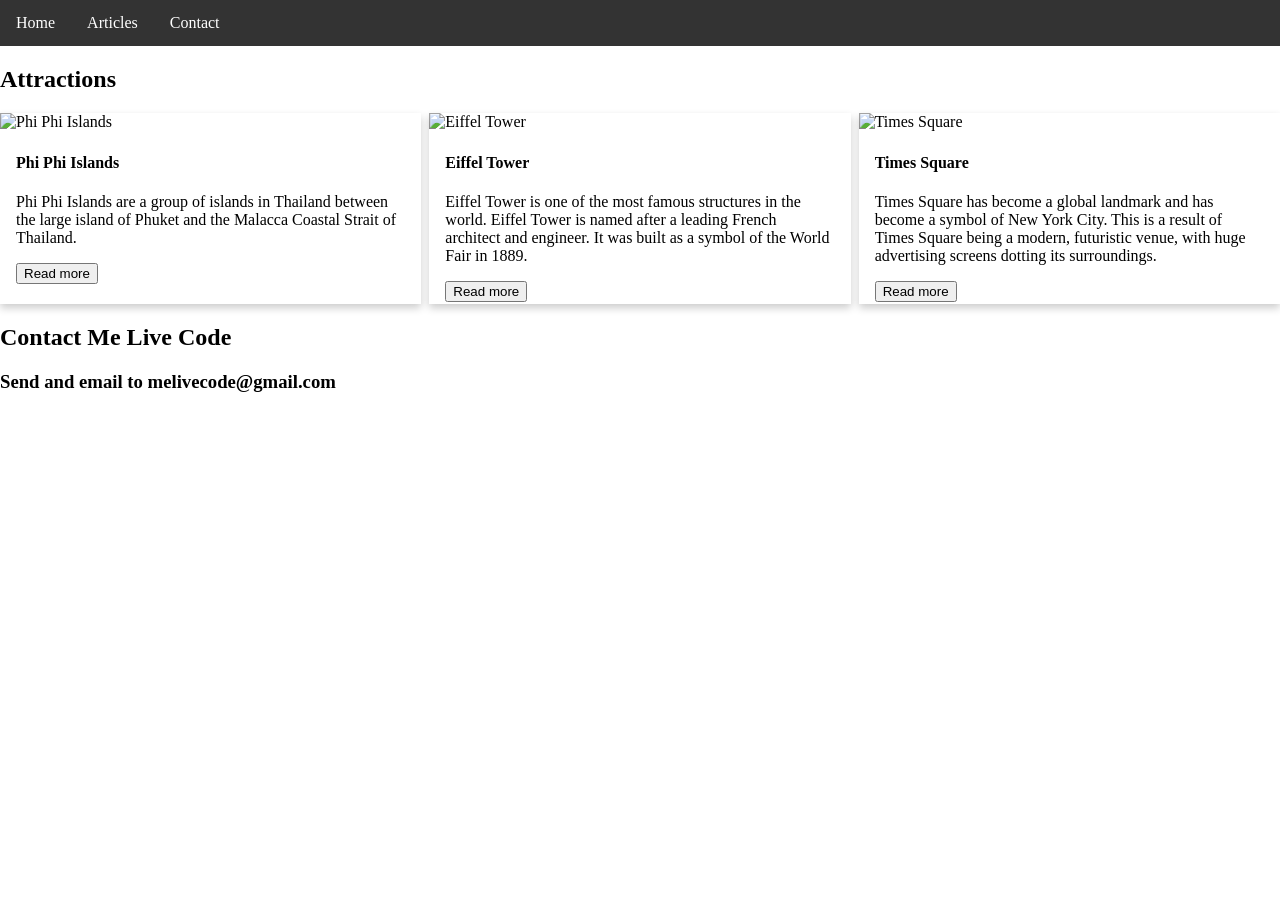
==== index.html @ 6227ba5e "Update index.html" ====
<!DOCTYPE html>
<html lang="en">

<head>
  <meta charset="UTF-8">
  <meta http-equiv="X-UA-Compatible" content="IE=edge">
  <meta name="viewport" content="width=device-width, initial-scale=1.0">
  <title>Me Live Code</title>
  <link rel="stylesheet" href="style.css" >
</head>

<body>
  <header>
    <nav>
      <ul>
        <li><a href="./index.html">Home</a></li>
        <li><a href="./articles.html">Articles</a></li>
        <li><a href="./contact.html">Contact</a></li>
      </ul>
    </nav>
  </header>
  <main>
    <section>
      <h2>Attractions</h2>
      <div class="grid-container">
        <article class="card">
          <img src="https://www.melivecode.com/attractions/1.jpg" alt="Phi Phi Islands" style="width:100%">
          <div class="container">
            <h4><b>Phi Phi Islands</b></h4>
            <p>Phi Phi Islands are a group of islands in Thailand between the large island of Phuket and the Malacca
              Coastal Strait of Thailand.</p>
            <button aria-label="Press to read more about Phi Phi Islands">Read more</button>
          </div>
        </article>
        <article class="card">
          <img src="https://www.melivecode.com/attractions/2.jpg" alt="Eiffel Tower" style="width:100%">
          <div class="container">
            <h4><b>Eiffel Tower</b></h4>
            <p>Eiffel Tower is one of the most famous structures in the world. Eiffel Tower is named after a leading
              French architect and engineer. It was built as a symbol of the World Fair in 1889.</p>
            <button aria-label="Press to read more about Phi Phi Islands">Read more</button>
          </div>
        </article>
        <article class="card">
          <img src="https://www.melivecode.com/attractions/3.jpg" alt="Times Square" style="width:100%">
          <div class="container">
            <h4><b>Times Square</b></h4>
            <p>Times Square has become a global landmark and has become a symbol of New York City. This is a result of
              Times Square being a modern, futuristic venue, with huge advertising screens dotting its surroundings.</p>
            <button aria-label="Press to read more about Phi Phi Islands">Read more</button>
          </div>
        </article>
      </div>
    </section>
    <section>
      <h2>Contact Me Live Code</h2>
      <h3>Send and email to melivecode@gmail.com</h3>
    </section>
  </main>
</body>

</html>
---- style.css ----
body {
    margin: 0;
  }
  
  nav>ul {
    list-style-type: none;
    margin: 0;
    padding: 0;
    overflow: hidden;
    background-color: #333;
  }
  
  nav>ul>li {
    float: left;
  }
  
  nav>ul>li>a {
    display: block;
    color: white;
    text-align: center;
    padding: 14px 16px;
    text-decoration: none;
  }
  
  nav>ul>li a:hover {
    background-color: #111;
  }
  
  .card {
    /* Add shadows to create the "card" effect */
    box-shadow: 0 4px 8px 0 rgba(0, 0, 0, 0.2);
    transition: 0.3s;
  }
  
  /* On mouse-over, add a deeper shadow */
  .card:hover {
    box-shadow: 0 8px 16px 0 rgba(0, 0, 0, 0.2);
  }
  
  /* Add some padding inside the card container */
  .container {
    padding: 2px 16px;
  }
  
  .grid-container {
    display: grid;
    grid-column-gap: 0.5rem;
    grid-row-gap: 0.5rem;
  }
  
  @media (min-width: 576px) {
    .grid-container {
      grid-template-columns: repeat(1, 1fr);
    }
  }
  
  @media (min-width: 992px) {
    .grid-container {
      grid-template-columns: repeat(3, 1fr);
    }
  }
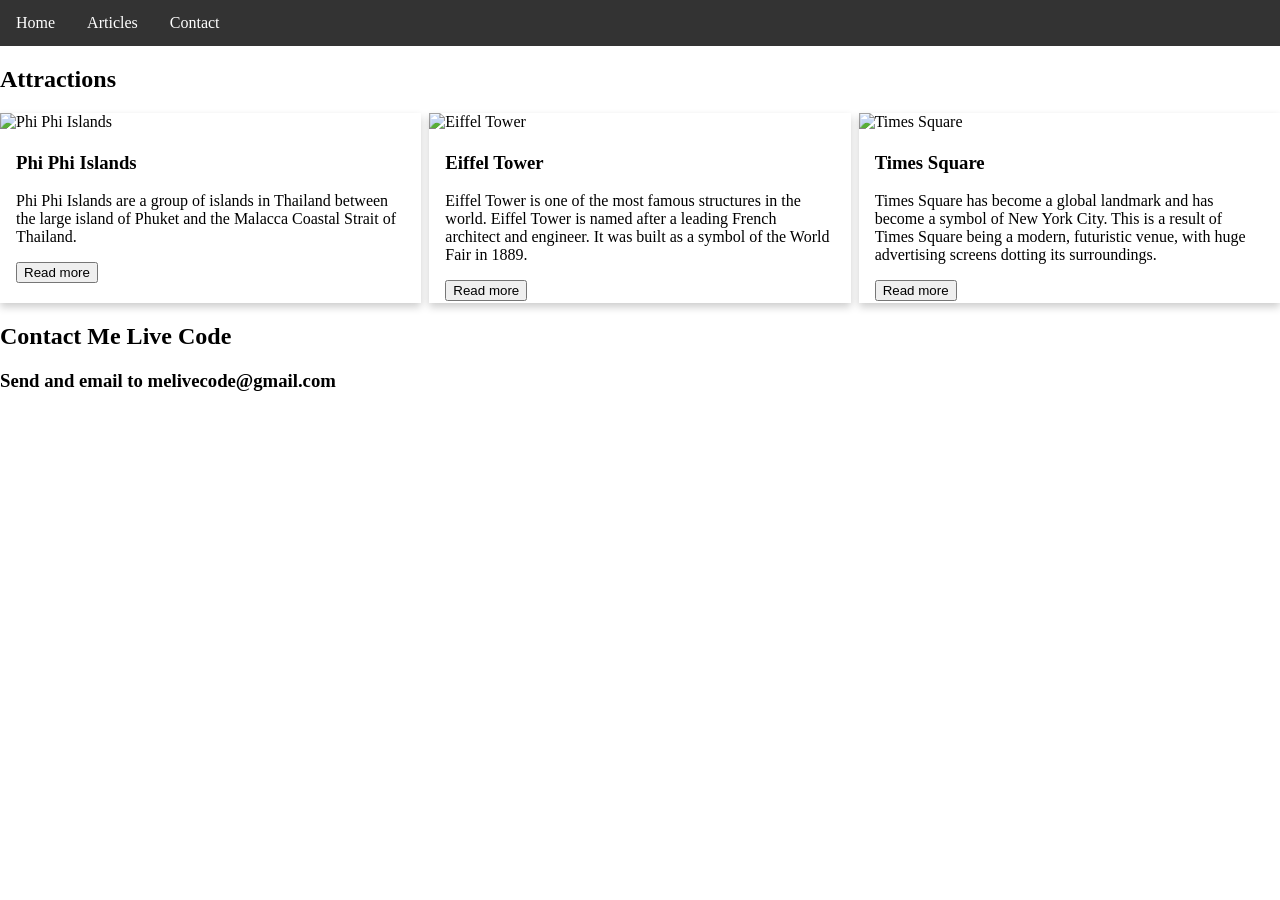
==== commit e2e1711c: "h4-h3" ====
--- a/index.html
+++ b/index.html
@@ -26,7 +26,7 @@
         <article class="card">
           <img src="https://www.melivecode.com/attractions/1.jpg" alt="Phi Phi Islands" style="width:100%">
           <div class="container">
-            <h4><b>Phi Phi Islands</b></h4>
+            <h3><strong>Phi Phi Islands</strong></h3>
             <p>Phi Phi Islands are a group of islands in Thailand between the large island of Phuket and the Malacca
               Coastal Strait of Thailand.</p>
             <button aria-label="Press to read more about Phi Phi Islands">Read more</button>
@@ -35,7 +35,7 @@
         <article class="card">
           <img src="https://www.melivecode.com/attractions/2.jpg" alt="Eiffel Tower" style="width:100%">
           <div class="container">
-            <h4><b>Eiffel Tower</b></h4>
+            <h3><strong>Eiffel Tower</strong></h3>
             <p>Eiffel Tower is one of the most famous structures in the world. Eiffel Tower is named after a leading
               French architect and engineer. It was built as a symbol of the World Fair in 1889.</p>
             <button aria-label="Press to read more about Phi Phi Islands">Read more</button>
@@ -44,7 +44,7 @@
         <article class="card">
           <img src="https://www.melivecode.com/attractions/3.jpg" alt="Times Square" style="width:100%">
           <div class="container">
-            <h4><b>Times Square</b></h4>
+            <h3><strong>Times Square</strong></h3>
             <p>Times Square has become a global landmark and has become a symbol of New York City. This is a result of
               Times Square being a modern, futuristic venue, with huge advertising screens dotting its surroundings.</p>
             <button aria-label="Press to read more about Phi Phi Islands">Read more</button>
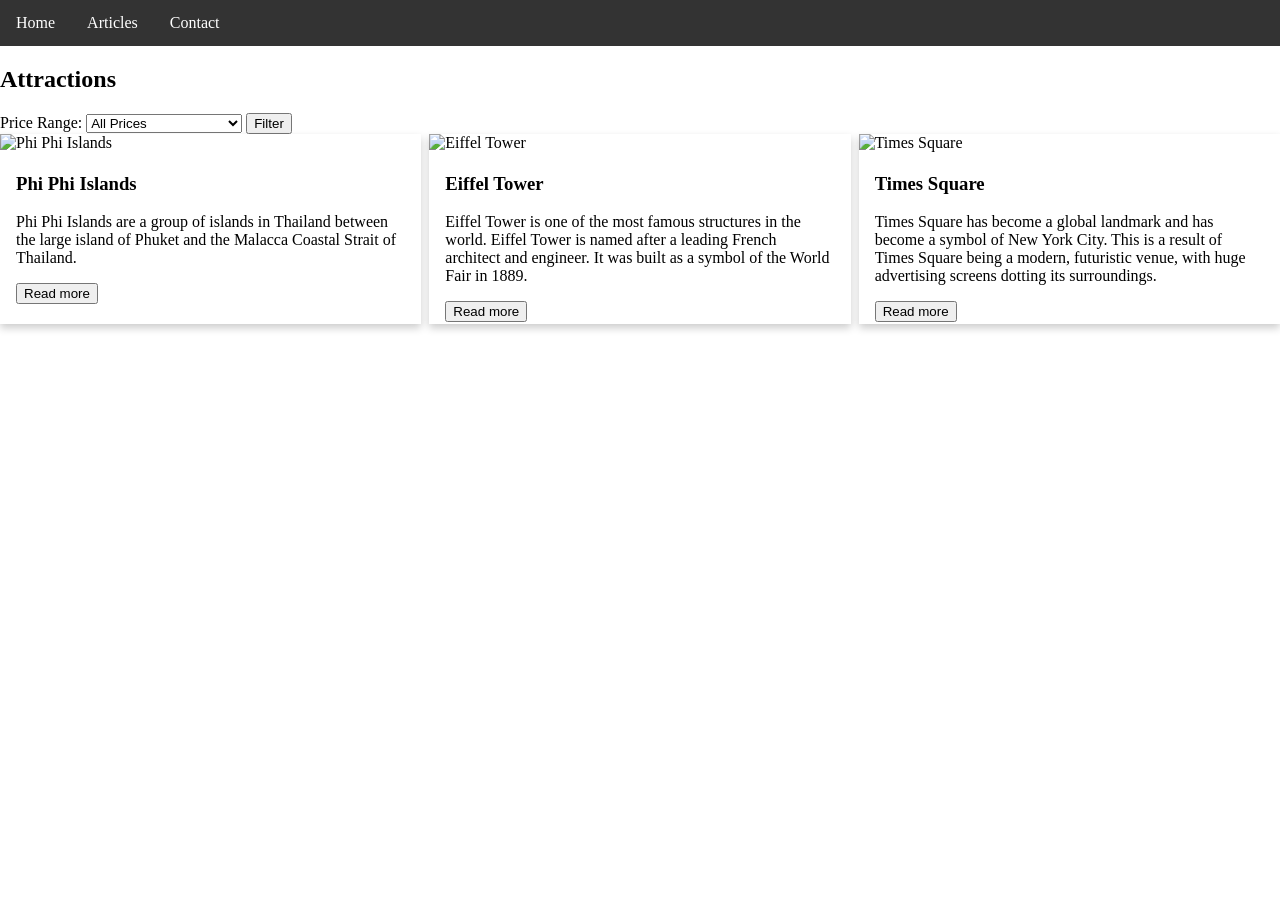
==== commit 3799c014: "chatg1" ====
--- a/index.html
+++ b/index.html
@@ -1,14 +1,12 @@
 <!DOCTYPE html>
 <html lang="en">
-
 <head>
   <meta charset="UTF-8">
   <meta http-equiv="X-UA-Compatible" content="IE=edge">
   <meta name="viewport" content="width=device-width, initial-scale=1.0">
   <title>Me Live Code</title>
-  <link rel="stylesheet" href="style.css" >
+  <link rel="stylesheet" href="style.css">
 </head>
-
 <body>
   <header>
     <nav>
@@ -22,41 +20,39 @@
   <main>
     <section>
       <h2>Attractions</h2>
+      <form>
+        <label for="price">Price Range:</label>
+        <select id="price" name="price">
+          <option value="all">All Prices</option>
+          <option value="low">Low (Less than $50)</option>
+          <option value="medium">Medium ($50-$100)</option>
+          <option value="high">High (More than $100)</option>
+        </select>
+        <button type="submit" aria-label="Press to filter attractions">Filter</button>
+      </form>
       <div class="grid-container">
-        <article class="card">
+        <article class="card" data-price="medium">
           <img src="https://www.melivecode.com/attractions/1.jpg" alt="Phi Phi Islands" style="width:100%">
           <div class="container">
             <h3><strong>Phi Phi Islands</strong></h3>
-            <p>Phi Phi Islands are a group of islands in Thailand between the large island of Phuket and the Malacca
-              Coastal Strait of Thailand.</p>
+            <p>Phi Phi Islands are a group of islands in Thailand between the large island of Phuket and the Malacca Coastal Strait of Thailand.</p>
             <button aria-label="Press to read more about Phi Phi Islands">Read more</button>
           </div>
         </article>
-        <article class="card">
+        <article class="card" data-price="high">
           <img src="https://www.melivecode.com/attractions/2.jpg" alt="Eiffel Tower" style="width:100%">
           <div class="container">
             <h3><strong>Eiffel Tower</strong></h3>
-            <p>Eiffel Tower is one of the most famous structures in the world. Eiffel Tower is named after a leading
-              French architect and engineer. It was built as a symbol of the World Fair in 1889.</p>
+            <p>Eiffel Tower is one of the most famous structures in the world. Eiffel Tower is named after a leading French architect and engineer. It was built as a symbol of the World Fair in 1889.</p>
             <button aria-label="Press to read more about Phi Phi Islands">Read more</button>
           </div>
         </article>
-        <article class="card">
+        <article class="card" data-price="low">
           <img src="https://www.melivecode.com/attractions/3.jpg" alt="Times Square" style="width:100%">
           <div class="container">
             <h3><strong>Times Square</strong></h3>
-            <p>Times Square has become a global landmark and has become a symbol of New York City. This is a result of
-              Times Square being a modern, futuristic venue, with huge advertising screens dotting its surroundings.</p>
+            <p>Times Square has become a global landmark and has become a symbol of New York City. This is a result of Times Square being a modern, futuristic venue, with huge advertising screens dotting its surroundings.</p>
             <button aria-label="Press to read more about Phi Phi Islands">Read more</button>
           </div>
         </article>
-      </div>
-    </section>
-    <section>
-      <h2>Contact Me Live Code</h2>
-      <h3>Send and email to melivecode@gmail.com</h3>
-    </section>
-  </main>
-</body>
-
-</html>
+      </div>
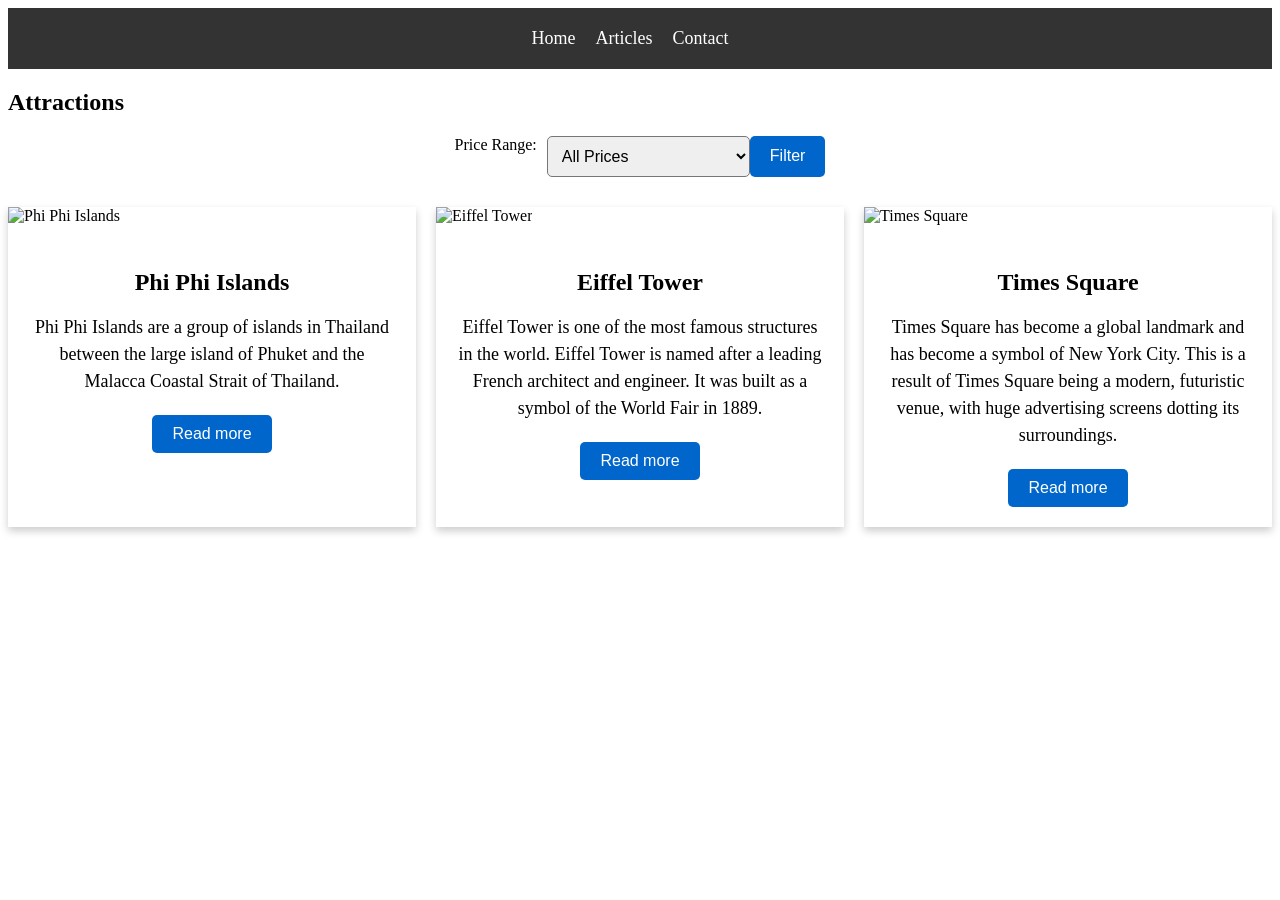
==== commit 88ec404a: "Upgrade static website: fix HTML, add JS filter, fix aria-labels, add missing pages Co-authored-by: " ====
--- a/index.html
+++ b/index.html
@@ -2,7 +2,6 @@
 <html lang="en">
 <head>
   <meta charset="UTF-8">
-  <meta http-equiv="X-UA-Compatible" content="IE=edge">
   <meta name="viewport" content="width=device-width, initial-scale=1.0">
   <title>Me Live Code</title>
   <link rel="stylesheet" href="style.css">
@@ -44,7 +43,7 @@
           <div class="container">
             <h3><strong>Eiffel Tower</strong></h3>
             <p>Eiffel Tower is one of the most famous structures in the world. Eiffel Tower is named after a leading French architect and engineer. It was built as a symbol of the World Fair in 1889.</p>
-            <button aria-label="Press to read more about Phi Phi Islands">Read more</button>
+            <button aria-label="Press to read more about Eiffel Tower">Read more</button>
           </div>
         </article>
         <article class="card" data-price="low">
@@ -52,7 +51,28 @@
           <div class="container">
             <h3><strong>Times Square</strong></h3>
             <p>Times Square has become a global landmark and has become a symbol of New York City. This is a result of Times Square being a modern, futuristic venue, with huge advertising screens dotting its surroundings.</p>
-            <button aria-label="Press to read more about Phi Phi Islands">Read more</button>
+            <button aria-label="Press to read more about Times Square">Read more</button>
           </div>
         </article>
-      </div>+      </div>
+    </section>
+  </main>
+  <script>
+    const form = document.querySelector('form');
+    const cards = document.querySelectorAll('.card');
+
+    form.addEventListener('submit', function (event) {
+      event.preventDefault();
+      const selectedPrice = document.getElementById('price').value;
+
+      cards.forEach(function (card) {
+        if (selectedPrice === 'all' || card.dataset.price === selectedPrice) {
+          card.style.display = '';
+        } else {
+          card.style.display = 'none';
+        }
+      });
+    });
+  </script>
+</body>
+</html>
--- a/style.css
+++ b/style.css
@@ -1,61 +1,133 @@
-body {
-    margin: 0;
-  }
-  
-  nav>ul {
-    list-style-type: none;
-    margin: 0;
-    padding: 0;
-    overflow: hidden;
-    background-color: #333;
-  }
-  
-  nav>ul>li {
-    float: left;
-  }
-  
-  nav>ul>li>a {
-    display: block;
-    color: white;
-    text-align: center;
-    padding: 14px 16px;
-    text-decoration: none;
-  }
-  
-  nav>ul>li a:hover {
-    background-color: #111;
-  }
-  
-  .card {
-    /* Add shadows to create the "card" effect */
-    box-shadow: 0 4px 8px 0 rgba(0, 0, 0, 0.2);
-    transition: 0.3s;
-  }
-  
-  /* On mouse-over, add a deeper shadow */
-  .card:hover {
-    box-shadow: 0 8px 16px 0 rgba(0, 0, 0, 0.2);
-  }
-  
-  /* Add some padding inside the card container */
-  .container {
-    padding: 2px 16px;
-  }
-  
-  .grid-container {
-    display: grid;
-    grid-column-gap: 0.5rem;
-    grid-row-gap: 0.5rem;
-  }
-  
-  @media (min-width: 576px) {
-    .grid-container {
-      grid-template-columns: repeat(1, 1fr);
-    }
-  }
-  
-  @media (min-width: 992px) {
-    .grid-container {
-      grid-template-columns: repeat(3, 1fr);
-    }
-  }+/* Style for grid container */
+.grid-container {
+  display: grid;
+  grid-template-columns: repeat(auto-fit, minmax(300px, 1fr));
+  gap: 20px;
+  margin-top: 30px;
+}
+
+/* Style for card */
+.card {
+  background-color: #fff;
+  box-shadow: 0 4px 8px 0 rgba(0, 0, 0, 0.2);
+  transition: transform 0.2s ease-in-out;
+  cursor: pointer;
+}
+
+.card:hover {
+  transform: scale(1.05);
+}
+
+.card img {
+  object-fit: cover;
+  height: 200px;
+}
+
+.card .container {
+  padding: 20px;
+  text-align: center;
+}
+
+.card h3 {
+  font-size: 24px;
+  margin-bottom: 10px;
+}
+
+.card p {
+  font-size: 18px;
+  line-height: 1.5;
+  margin-bottom: 20px;
+}
+
+.card button {
+  background-color: #0066cc;
+  color: #fff;
+  border: none;
+  border-radius: 5px;
+  padding: 10px 20px;
+  font-size: 16px;
+  cursor: pointer;
+}
+
+.card button:hover {
+  background-color: #004080;
+}
+
+/* Style for form */
+form {
+  display: flex;
+  justify-content: center;
+  margin-bottom: 30px;
+}
+
+form label {
+  margin-right: 10px;
+}
+
+form select {
+  font-size: 16px;
+  padding: 10px;
+  border-radius: 5px;
+}
+
+form button {
+  background-color: #0066cc;
+  color: #fff;
+  border: none;
+  border-radius: 5px;
+  padding: 10px 20px;
+  font-size: 16px;
+  cursor: pointer;
+}
+
+form button:hover {
+  background-color: #004080;
+}
+
+form input,
+form textarea {
+  display: block;
+  width: 100%;
+  font-size: 16px;
+  padding: 10px;
+  border: 1px solid #ccc;
+  border-radius: 5px;
+  margin-bottom: 15px;
+  box-sizing: border-box;
+}
+
+form label {
+  display: block;
+  margin-bottom: 5px;
+  font-size: 16px;
+}
+
+/* Style for header */
+header {
+  background-color: #333;
+  color: #fff;
+  padding: 20px;
+}
+
+header nav ul {
+  display: flex;
+  justify-content: center;
+  list-style: none;
+  margin: 0;
+  padding: 0;
+}
+
+header nav ul li {
+  margin-right: 20px;
+}
+
+header nav ul li a {
+  color: #fff;
+  text-decoration: none;
+  font-size: 18px;
+  transition: color 0.2s ease-in-out;
+}
+
+header nav ul li a:hover {
+  color: #0066cc;
+}
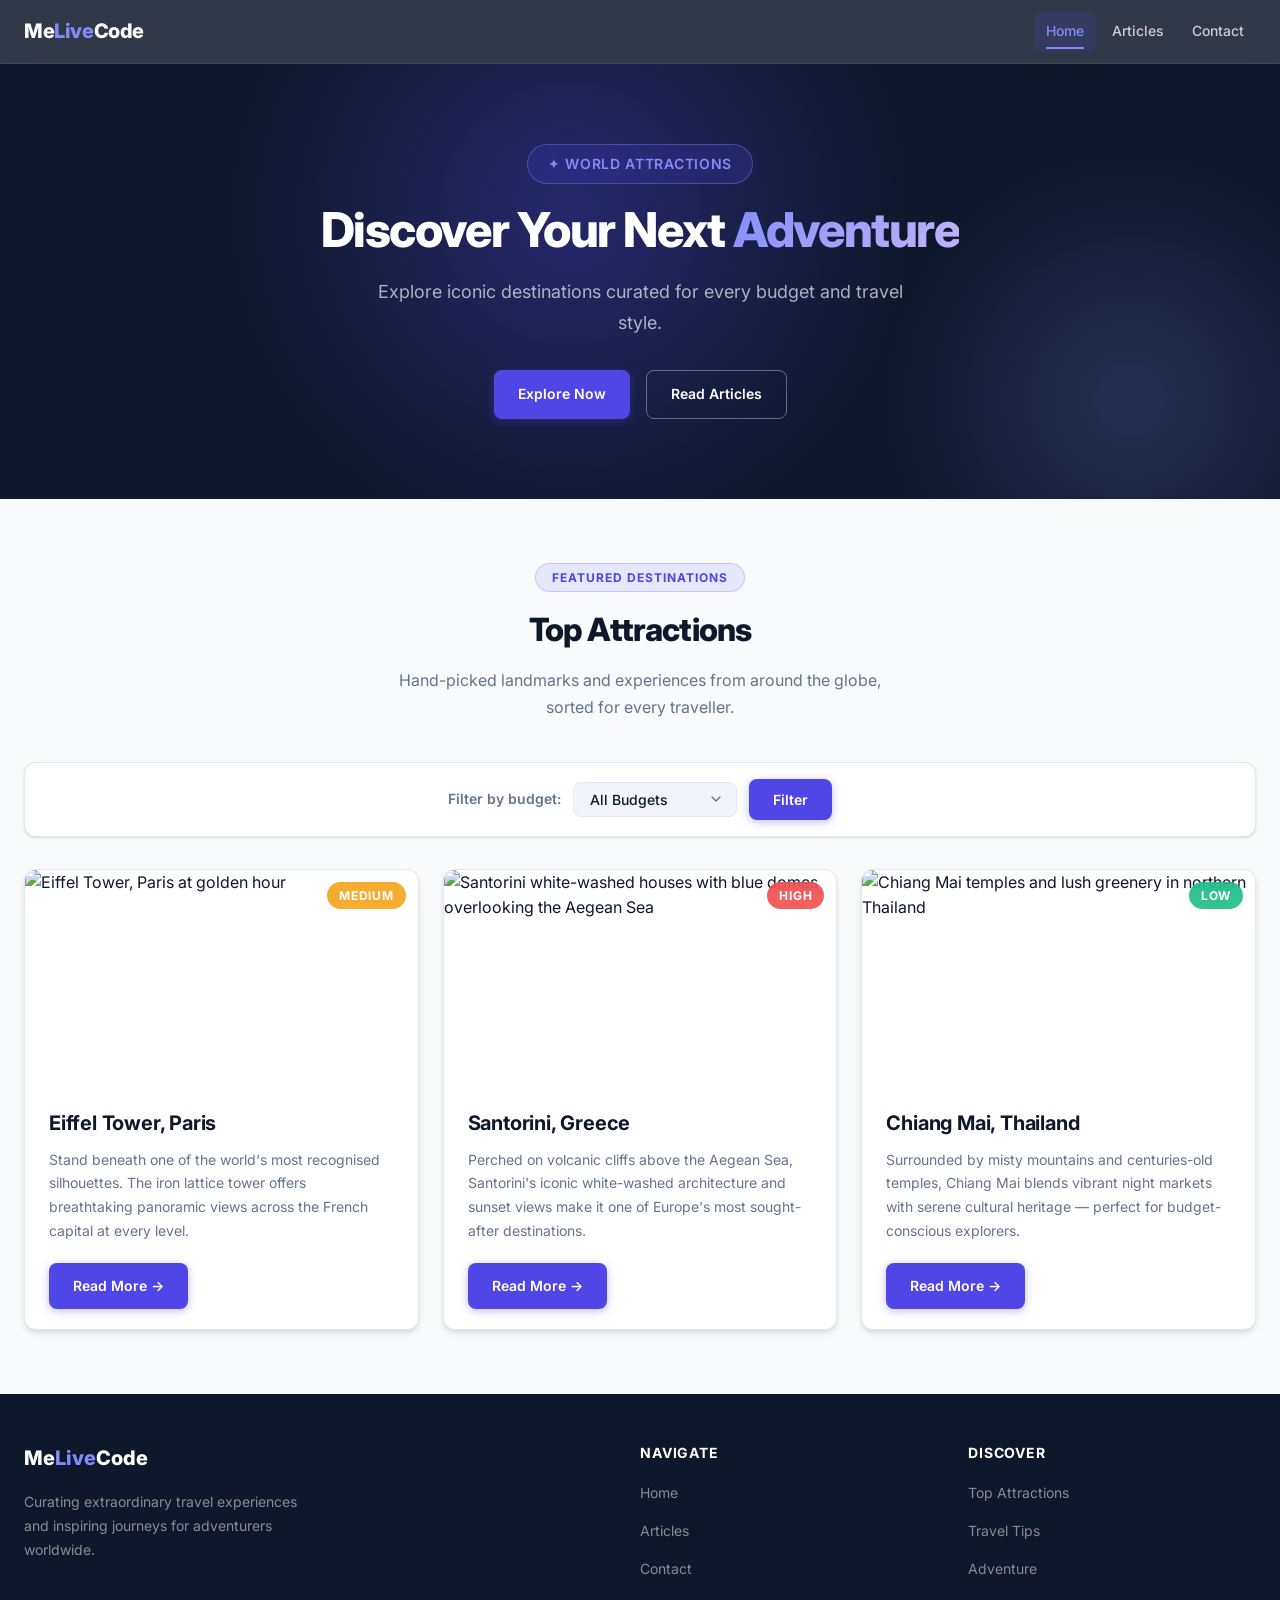
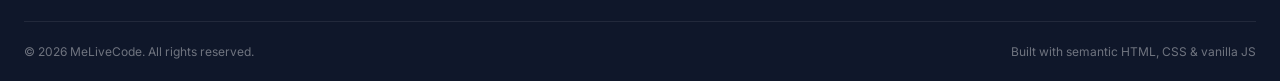
==== commit 0929206b: "Rewrite all 4 files to SOTA quality - style.css: Full design token system (CSS custom properties), d" ====
--- a/index.html
+++ b/index.html
@@ -1,78 +1,281 @@
 <!DOCTYPE html>
 <html lang="en">
 <head>
-  <meta charset="UTF-8">
-  <meta name="viewport" content="width=device-width, initial-scale=1.0">
-  <title>Me Live Code</title>
-  <link rel="stylesheet" href="style.css">
+  <meta charset="UTF-8" />
+  <meta name="viewport" content="width=device-width, initial-scale=1.0" />
+  <meta name="description" content="Explore iconic world attractions curated for every budget and travel style. Discover your next adventure with Me Live Code." />
+  <meta property="og:title" content="Me Live Code – Explore Attractions" />
+  <meta property="og:description" content="Explore iconic world attractions curated for every budget and travel style." />
+  <meta property="og:type" content="website" />
+  <title>Me Live Code – Explore Attractions</title>
+  <link rel="preconnect" href="https://fonts.googleapis.com" />
+  <link rel="preconnect" href="https://fonts.gstatic.com" crossorigin />
+  <link href="https://fonts.googleapis.com/css2?family=Inter:wght@400;500;600;700;800&display=swap" rel="stylesheet" />
+  <link rel="stylesheet" href="style.css" />
 </head>
 <body>
-  <header>
-    <nav>
-      <ul>
-        <li><a href="./index.html">Home</a></li>
-        <li><a href="./articles.html">Articles</a></li>
-        <li><a href="./contact.html">Contact</a></li>
-      </ul>
-    </nav>
+  <a href="#main-content" class="skip-link">Skip to main content</a>
+
+  <!-- ===== HEADER ===== -->
+  <header class="site-header">
+    <div class="container">
+      <a href="./index.html" class="site-logo">Me<span>Live</span>Code</a>
+      <button class="nav-toggle" id="nav-toggle" aria-expanded="false" aria-controls="site-nav" aria-label="Toggle navigation">
+        <span></span>
+        <span></span>
+        <span></span>
+      </button>
+      <nav class="site-nav" id="site-nav" aria-label="Main navigation">
+        <ul class="nav-list">
+          <li><a href="./index.html" aria-current="page">Home</a></li>
+          <li><a href="./articles.html">Articles</a></li>
+          <li><a href="./contact.html">Contact</a></li>
+        </ul>
+      </nav>
+    </div>
   </header>
-  <main>
-    <section>
-      <h2>Attractions</h2>
-      <form>
-        <label for="price">Price Range:</label>
-        <select id="price" name="price">
-          <option value="all">All Prices</option>
-          <option value="low">Low (Less than $50)</option>
-          <option value="medium">Medium ($50-$100)</option>
-          <option value="high">High (More than $100)</option>
-        </select>
-        <button type="submit" aria-label="Press to filter attractions">Filter</button>
-      </form>
-      <div class="grid-container">
-        <article class="card" data-price="medium">
-          <img src="https://www.melivecode.com/attractions/1.jpg" alt="Phi Phi Islands" style="width:100%">
-          <div class="container">
-            <h3><strong>Phi Phi Islands</strong></h3>
-            <p>Phi Phi Islands are a group of islands in Thailand between the large island of Phuket and the Malacca Coastal Strait of Thailand.</p>
-            <button aria-label="Press to read more about Phi Phi Islands">Read more</button>
+
+  <!-- ===== HERO ===== -->
+  <section class="hero" aria-labelledby="hero-title">
+    <div class="container">
+      <p class="hero-eyebrow">✦ World Attractions</p>
+      <h1 class="hero-title" id="hero-title">Discover Your Next <em>Adventure</em></h1>
+      <p class="hero-subtitle">Explore iconic destinations curated for every budget and travel style.</p>
+      <div class="hero-actions">
+        <a href="#attractions" class="btn btn-primary">Explore Now</a>
+        <a href="./articles.html" class="btn btn-outline">Read Articles</a>
+      </div>
+    </div>
+  </section>
+
+  <!-- ===== MAIN ===== -->
+  <main id="main-content">
+    <section class="section" id="attractions" aria-labelledby="attractions-title">
+      <div class="container">
+
+        <header class="section-header">
+          <p class="section-eyebrow">Featured Destinations</p>
+          <h2 class="section-title" id="attractions-title">Top Attractions</h2>
+          <p class="section-subtitle">Hand-picked landmarks and experiences from around the globe, sorted for every traveller.</p>
+        </header>
+
+        <form class="filter-bar" id="filter-form" role="search" aria-label="Filter attractions by price">
+          <label for="price-filter">Filter by budget:</label>
+          <select id="price-filter" name="price" aria-label="Select price range">
+            <option value="all">All Budgets</option>
+            <option value="low">Low Budget</option>
+            <option value="medium">Medium Budget</option>
+            <option value="high">High Budget</option>
+          </select>
+          <button type="submit" class="btn btn-primary">Filter</button>
+        </form>
+
+        <div class="grid" id="cards-grid" aria-live="polite" aria-label="Attraction cards">
+
+          <!-- Card 1 -->
+          <article class="card" data-price="medium">
+            <div class="card-image-wrap">
+              <img
+                src="https://images.unsplash.com/photo-1513635269975-59663e0ac1ad?w=600&h=400&fit=crop"
+                alt="Eiffel Tower, Paris at golden hour"
+                width="600" height="400" loading="lazy" />
+              <span class="card-badge badge-medium">Medium</span>
+            </div>
+            <div class="card-body">
+              <h3 class="card-title">Eiffel Tower, Paris</h3>
+              <p class="card-text">Stand beneath one of the world's most recognised silhouettes. The iron lattice tower offers breathtaking panoramic views across the French capital at every level.</p>
+              <a href="./articles.html" class="btn btn-primary">Read More →</a>
+            </div>
+          </article>
+
+          <!-- Card 2 -->
+          <article class="card" data-price="high">
+            <div class="card-image-wrap">
+              <img
+                src="https://images.unsplash.com/photo-1505761671935-60b3a7427bad?w=600&h=400&fit=crop"
+                alt="Santorini white-washed houses with blue domes overlooking the Aegean Sea"
+                width="600" height="400" loading="lazy" />
+              <span class="card-badge badge-high">High</span>
+            </div>
+            <div class="card-body">
+              <h3 class="card-title">Santorini, Greece</h3>
+              <p class="card-text">Perched on volcanic cliffs above the Aegean Sea, Santorini's iconic white-washed architecture and sunset views make it one of Europe's most sought-after destinations.</p>
+              <a href="./articles.html" class="btn btn-primary">Read More →</a>
+            </div>
+          </article>
+
+          <!-- Card 3 -->
+          <article class="card" data-price="low">
+            <div class="card-image-wrap">
+              <img
+                src="https://images.unsplash.com/photo-1520250497591-112f2f40a3f4?w=600&h=400&fit=crop"
+                alt="Chiang Mai temples and lush greenery in northern Thailand"
+                width="600" height="400" loading="lazy" />
+              <span class="card-badge badge-low">Low</span>
+            </div>
+            <div class="card-body">
+              <h3 class="card-title">Chiang Mai, Thailand</h3>
+              <p class="card-text">Surrounded by misty mountains and centuries-old temples, Chiang Mai blends vibrant night markets with serene cultural heritage — perfect for budget-conscious explorers.</p>
+              <a href="./articles.html" class="btn btn-primary">Read More →</a>
+            </div>
+          </article>
+
+          <!-- No results -->
+          <div class="no-results" id="no-results" role="status">
+            <svg width="56" height="56" viewBox="0 0 24 24" fill="none"
+                 stroke="currentColor" stroke-width="1.5" stroke-linecap="round" stroke-linejoin="round"
+                 aria-hidden="true">
+              <circle cx="11" cy="11" r="8"/><line x1="21" y1="21" x2="16.65" y2="16.65"/>
+              <line x1="8" y1="11" x2="14" y2="11"/>
+            </svg>
+            <p>No attractions match your filter. Try a different budget.</p>
           </div>
-        </article>
-        <article class="card" data-price="high">
-          <img src="https://www.melivecode.com/attractions/2.jpg" alt="Eiffel Tower" style="width:100%">
-          <div class="container">
-            <h3><strong>Eiffel Tower</strong></h3>
-            <p>Eiffel Tower is one of the most famous structures in the world. Eiffel Tower is named after a leading French architect and engineer. It was built as a symbol of the World Fair in 1889.</p>
-            <button aria-label="Press to read more about Eiffel Tower">Read more</button>
-          </div>
-        </article>
-        <article class="card" data-price="low">
-          <img src="https://www.melivecode.com/attractions/3.jpg" alt="Times Square" style="width:100%">
-          <div class="container">
-            <h3><strong>Times Square</strong></h3>
-            <p>Times Square has become a global landmark and has become a symbol of New York City. This is a result of Times Square being a modern, futuristic venue, with huge advertising screens dotting its surroundings.</p>
-            <button aria-label="Press to read more about Times Square">Read more</button>
-          </div>
-        </article>
+
+        </div>
       </div>
     </section>
   </main>
+
+  <!-- ===== FOOTER ===== -->
+  <footer class="site-footer" aria-label="Site footer">
+    <div class="container">
+      <div class="footer-top">
+        <div class="footer-brand">
+          <a href="./index.html" class="footer-logo">Me<span>Live</span>Code</a>
+          <p class="footer-desc">Curating extraordinary travel experiences and inspiring journeys for adventurers worldwide.</p>
+        </div>
+        <div class="footer-col">
+          <h4>Navigate</h4>
+          <ul>
+            <li><a href="./index.html">Home</a></li>
+            <li><a href="./articles.html">Articles</a></li>
+            <li><a href="./contact.html">Contact</a></li>
+          </ul>
+        </div>
+        <div class="footer-col">
+          <h4>Discover</h4>
+          <ul>
+            <li><a href="#attractions">Top Attractions</a></li>
+            <li><a href="./articles.html">Travel Tips</a></li>
+            <li><a href="./articles.html">Adventure</a></li>
+          </ul>
+        </div>
+      </div>
+      <div class="footer-bottom">
+        <p>&copy; 2026 MeLiveCode. All rights reserved.</p>
+        <p>Built with semantic HTML, CSS &amp; vanilla JS</p>
+      </div>
+    </div>
+  </footer>
+
+  <!-- Scroll to top -->
+  <button class="scroll-top" id="scroll-top" aria-label="Scroll to top">
+    <svg width="20" height="20" viewBox="0 0 24 24" fill="none"
+         stroke="currentColor" stroke-width="2.5" stroke-linecap="round" stroke-linejoin="round"
+         aria-hidden="true">
+      <polyline points="18 15 12 9 6 15"/>
+    </svg>
+  </button>
+
+  <!-- Toast container -->
+  <div class="toast-container" id="toast-container" aria-live="assertive" aria-atomic="true"></div>
+
   <script>
-    const form = document.querySelector('form');
-    const cards = document.querySelectorAll('.card');
-
-    form.addEventListener('submit', function (event) {
-      event.preventDefault();
-      const selectedPrice = document.getElementById('price').value;
+  /* ===== HAMBURGER NAV ===== */
+  (function () {
+    const toggle = document.getElementById('nav-toggle');
+    const nav    = document.getElementById('site-nav');
+    if (!toggle || !nav) return;
+
+    toggle.addEventListener('click', function () {
+      const expanded = this.getAttribute('aria-expanded') === 'true';
+      this.setAttribute('aria-expanded', String(!expanded));
+      nav.classList.toggle('is-open', !expanded);
+    });
+
+    document.addEventListener('click', function (e) {
+      if (!nav.contains(e.target) && !toggle.contains(e.target)) {
+        toggle.setAttribute('aria-expanded', 'false');
+        nav.classList.remove('is-open');
+      }
+    });
+
+    document.addEventListener('keydown', function (e) {
+      if (e.key === 'Escape') {
+        toggle.setAttribute('aria-expanded', 'false');
+        nav.classList.remove('is-open');
+      }
+    });
+  }());
+
+  /* ===== PRICE FILTER ===== */
+  (function () {
+    const form    = document.getElementById('filter-form');
+    const select  = document.getElementById('price-filter');
+    const grid    = document.getElementById('cards-grid');
+    const noRes   = document.getElementById('no-results');
+    if (!form || !select || !grid) return;
+
+    function applyFilter() {
+      const value = select.value;
+      const cards = grid.querySelectorAll('.card');
+      let visible = 0;
 
       cards.forEach(function (card) {
-        if (selectedPrice === 'all' || card.dataset.price === selectedPrice) {
-          card.style.display = '';
-        } else {
-          card.style.display = 'none';
+        const price = card.dataset.price;
+        const show  = value === 'all' || price === value;
+        card.classList.toggle('is-hidden', !show);
+        if (show) {
+          visible++;
+          card.classList.remove('is-entering');
+          /* Force reflow to restart animation */
+          void card.offsetWidth;
+          card.classList.add('is-entering');
         }
       });
-    });
+
+      if (noRes) {
+        noRes.style.display = visible === 0 ? 'flex' : 'none';
+      }
+    }
+
+    form.addEventListener('submit', function (e) {
+      e.preventDefault();
+      applyFilter();
+    });
+
+    select.addEventListener('change', applyFilter);
+  }());
+
+  /* ===== INTERSECTION OBSERVER — card entrance ===== */
+  (function () {
+    if (!('IntersectionObserver' in window)) return;
+    const cards = document.querySelectorAll('.card');
+    const obs = new IntersectionObserver(function (entries, observer) {
+      entries.forEach(function (entry) {
+        if (entry.isIntersecting) {
+          entry.target.classList.add('is-entering');
+          observer.unobserve(entry.target);
+        }
+      });
+    }, { threshold: 0.1 });
+
+    cards.forEach(function (card) { obs.observe(card); });
+  }());
+
+  /* ===== SCROLL TO TOP ===== */
+  (function () {
+    const btn = document.getElementById('scroll-top');
+    if (!btn) return;
+
+    window.addEventListener('scroll', function () {
+      btn.classList.toggle('is-visible', window.scrollY > 400);
+    }, { passive: true });
+
+    btn.addEventListener('click', function () {
+      window.scrollTo({ top: 0, behavior: 'smooth' });
+    });
+  }());
   </script>
 </body>
-</html>+</html>
--- a/style.css
+++ b/style.css
@@ -1,133 +1,1059 @@
-/* Style for grid container */
-.grid-container {
-  display: grid;
-  grid-template-columns: repeat(auto-fit, minmax(300px, 1fr));
-  gap: 20px;
-  margin-top: 30px;
-}
-
-/* Style for card */
-.card {
-  background-color: #fff;
-  box-shadow: 0 4px 8px 0 rgba(0, 0, 0, 0.2);
-  transition: transform 0.2s ease-in-out;
-  cursor: pointer;
-}
-
-.card:hover {
-  transform: scale(1.05);
-}
-
-.card img {
-  object-fit: cover;
-  height: 200px;
-}
-
-.card .container {
-  padding: 20px;
-  text-align: center;
-}
-
-.card h3 {
-  font-size: 24px;
-  margin-bottom: 10px;
-}
-
-.card p {
-  font-size: 18px;
-  line-height: 1.5;
-  margin-bottom: 20px;
-}
-
-.card button {
-  background-color: #0066cc;
-  color: #fff;
-  border: none;
-  border-radius: 5px;
-  padding: 10px 20px;
-  font-size: 16px;
-  cursor: pointer;
-}
-
-.card button:hover {
-  background-color: #004080;
-}
-
-/* Style for form */
-form {
-  display: flex;
-  justify-content: center;
-  margin-bottom: 30px;
-}
-
-form label {
-  margin-right: 10px;
-}
-
-form select {
-  font-size: 16px;
-  padding: 10px;
-  border-radius: 5px;
-}
-
-form button {
-  background-color: #0066cc;
-  color: #fff;
-  border: none;
-  border-radius: 5px;
-  padding: 10px 20px;
-  font-size: 16px;
-  cursor: pointer;
-}
-
-form button:hover {
-  background-color: #004080;
-}
-
-form input,
-form textarea {
-  display: block;
-  width: 100%;
-  font-size: 16px;
-  padding: 10px;
-  border: 1px solid #ccc;
-  border-radius: 5px;
-  margin-bottom: 15px;
+/* ============================================================
+   DESIGN TOKENS
+   ============================================================ */
+@import url('https://fonts.googleapis.com/css2?family=Inter:wght@400;500;600;700;800&display=swap');
+
+:root {
+  /* Colors */
+  --color-primary:       #4f46e5;
+  --color-primary-dark:  #3730a3;
+  --color-primary-light: #818cf8;
+  --color-bg:            #f8fafc;
+  --color-surface:       #ffffff;
+  --color-surface-2:     #f1f5f9;
+  --color-text:          #0f172a;
+  --color-text-muted:    #64748b;
+  --color-border:        #e2e8f0;
+  --color-shadow:        rgba(15, 23, 42, 0.12);
+
+  /* Typography */
+  --font-sans: 'Inter', system-ui, -apple-system, sans-serif;
+  --text-xs:   clamp(0.70rem, 0.68rem + 0.10vw, 0.75rem);
+  --text-sm:   clamp(0.80rem, 0.78rem + 0.12vw, 0.875rem);
+  --text-base: clamp(0.95rem, 0.92rem + 0.15vw, 1rem);
+  --text-lg:   clamp(1.05rem, 1.00rem + 0.25vw, 1.125rem);
+  --text-xl:   clamp(1.15rem, 1.08rem + 0.35vw, 1.25rem);
+  --text-2xl:  clamp(1.30rem, 1.15rem + 0.75vw, 1.5rem);
+  --text-3xl:  clamp(1.60rem, 1.35rem + 1.25vw, 2rem);
+  --text-4xl:  clamp(2.00rem, 1.60rem + 2.00vw, 3rem);
+
+  /* Spacing */
+  --space-1:  0.25rem;
+  --space-2:  0.5rem;
+  --space-3:  0.75rem;
+  --space-4:  1rem;
+  --space-5:  1.25rem;
+  --space-6:  1.5rem;
+  --space-8:  2rem;
+  --space-10: 2.5rem;
+  --space-12: 3rem;
+  --space-16: 4rem;
+  --space-20: 5rem;
+
+  /* Border radius */
+  --radius-sm:   0.25rem;
+  --radius-md:   0.375rem;
+  --radius-lg:   0.5rem;
+  --radius-xl:   0.75rem;
+  --radius-2xl:  1rem;
+  --radius-full: 9999px;
+
+  /* Shadows */
+  --shadow-sm: 0 1px 2px rgba(15, 23, 42, 0.06), 0 1px 3px rgba(15, 23, 42, 0.08);
+  --shadow-md: 0 4px 6px rgba(15, 23, 42, 0.07), 0 2px 4px rgba(15, 23, 42, 0.06);
+  --shadow-lg: 0 10px 15px rgba(15, 23, 42, 0.08), 0 4px 6px rgba(15, 23, 42, 0.05);
+  --shadow-xl: 0 20px 25px rgba(15, 23, 42, 0.10), 0 8px 10px rgba(15, 23, 42, 0.06);
+
+  /* Transitions */
+  --transition-fast: 120ms ease;
+  --transition-base: 200ms ease;
+  --transition-slow: 350ms ease;
+
+  /* Layout */
+  --max-width:    1280px;
+  --header-height: 4rem;
+}
+
+@media (prefers-color-scheme: dark) {
+  :root {
+    --color-bg:         #0f172a;
+    --color-surface:    #1e293b;
+    --color-surface-2:  #273449;
+    --color-text:       #f8fafc;
+    --color-text-muted: #94a3b8;
+    --color-border:     #334155;
+    --color-shadow:     rgba(0, 0, 0, 0.35);
+  }
+}
+
+/* ============================================================
+   RESET
+   ============================================================ */
+*, *::before, *::after {
   box-sizing: border-box;
-}
-
-form label {
-  display: block;
-  margin-bottom: 5px;
-  font-size: 16px;
-}
-
-/* Style for header */
-header {
-  background-color: #333;
-  color: #fff;
-  padding: 20px;
-}
-
-header nav ul {
-  display: flex;
-  justify-content: center;
-  list-style: none;
   margin: 0;
   padding: 0;
 }
 
-header nav ul li {
-  margin-right: 20px;
-}
-
-header nav ul li a {
+html {
+  scroll-behavior: smooth;
+  -webkit-text-size-adjust: 100%;
+  text-size-adjust: 100%;
+}
+
+@media (prefers-reduced-motion: reduce) {
+  *, *::before, *::after {
+    animation-duration: 0.01ms !important;
+    animation-iteration-count: 1 !important;
+    transition-duration: 0.01ms !important;
+    scroll-behavior: auto !important;
+  }
+}
+
+body {
+  display: flex;
+  flex-direction: column;
+  min-height: 100vh;
+  background-color: var(--color-bg);
+  color: var(--color-text);
+  font-family: var(--font-sans);
+  font-size: var(--text-base);
+  line-height: 1.6;
+  -webkit-font-smoothing: antialiased;
+  -moz-osx-font-smoothing: grayscale;
+}
+
+main { flex: 1; }
+
+img, svg { display: block; max-width: 100%; }
+a { color: inherit; text-decoration: none; }
+ul, ol { list-style: none; }
+button { font-family: inherit; cursor: pointer; border: none; background: none; }
+input, textarea, select { font-family: inherit; }
+
+/* ============================================================
+   ACCESSIBILITY
+   ============================================================ */
+:focus-visible {
+  outline: 3px solid var(--color-primary);
+  outline-offset: 3px;
+  border-radius: var(--radius-sm);
+}
+
+.skip-link {
+  position: absolute;
+  top: -100%;
+  left: var(--space-4);
+  padding: var(--space-2) var(--space-4);
+  background: var(--color-primary);
   color: #fff;
+  border-radius: var(--radius-md);
+  font-weight: 600;
+  z-index: 9999;
+  transition: top var(--transition-fast);
+}
+.skip-link:focus {
+  top: var(--space-4);
+}
+
+/* ============================================================
+   LAYOUT
+   ============================================================ */
+.container {
+  width: 100%;
+  max-width: var(--max-width);
+  margin-inline: auto;
+  padding-inline: var(--space-6);
+}
+
+/* ============================================================
+   HEADER / NAV
+   ============================================================ */
+.site-header {
+  position: sticky;
+  top: 0;
+  z-index: 100;
+  height: var(--header-height);
+  display: flex;
+  align-items: center;
+  background: rgba(15, 23, 42, 0.85);
+  backdrop-filter: blur(12px);
+  -webkit-backdrop-filter: blur(12px);
+  border-bottom: 1px solid rgba(255, 255, 255, 0.08);
+}
+
+.site-header .container {
+  display: flex;
+  align-items: center;
+  justify-content: space-between;
+  gap: var(--space-4);
+}
+
+.site-logo {
+  font-size: var(--text-xl);
+  font-weight: 800;
+  color: #fff;
+  letter-spacing: -0.02em;
   text-decoration: none;
-  font-size: 18px;
-  transition: color 0.2s ease-in-out;
-}
-
-header nav ul li a:hover {
-  color: #0066cc;
-}
+}
+.site-logo span { color: var(--color-primary-light); }
+
+.nav-list {
+  display: flex;
+  align-items: center;
+  gap: var(--space-1);
+}
+
+.nav-list a {
+  position: relative;
+  display: inline-block;
+  padding: var(--space-2) var(--space-3);
+  color: rgba(255, 255, 255, 0.75);
+  font-size: var(--text-sm);
+  font-weight: 500;
+  border-radius: var(--radius-md);
+  transition: color var(--transition-base);
+}
+
+.nav-list a::after {
+  content: '';
+  position: absolute;
+  bottom: 2px;
+  left: var(--space-3);
+  right: var(--space-3);
+  height: 2px;
+  background: var(--color-primary-light);
+  border-radius: var(--radius-full);
+  transform: scaleX(0);
+  transform-origin: left;
+  transition: transform var(--transition-base);
+}
+
+.nav-list a:hover {
+  color: #fff;
+}
+.nav-list a:hover::after {
+  transform: scaleX(1);
+}
+
+.nav-list a[aria-current="page"] {
+  color: var(--color-primary-light);
+  background: rgba(79, 70, 229, 0.15);
+}
+.nav-list a[aria-current="page"]::after {
+  transform: scaleX(1);
+}
+
+/* Hamburger */
+.nav-toggle {
+  display: none;
+  flex-direction: column;
+  justify-content: center;
+  align-items: center;
+  width: 2.25rem;
+  height: 2.25rem;
+  gap: 5px;
+  border-radius: var(--radius-md);
+  transition: background var(--transition-base);
+  color: #fff;
+  z-index: 110;
+}
+.nav-toggle:hover { background: rgba(255,255,255,0.08); }
+
+.nav-toggle span {
+  display: block;
+  width: 22px;
+  height: 2px;
+  background: currentColor;
+  border-radius: var(--radius-full);
+  transition: transform var(--transition-base), opacity var(--transition-base);
+}
+
+.nav-toggle[aria-expanded="true"] span:nth-child(1) {
+  transform: translateY(7px) rotate(45deg);
+}
+.nav-toggle[aria-expanded="true"] span:nth-child(2) {
+  opacity: 0;
+  transform: scaleX(0);
+}
+.nav-toggle[aria-expanded="true"] span:nth-child(3) {
+  transform: translateY(-7px) rotate(-45deg);
+}
+
+/* Mobile nav */
+@media (max-width: 640px) {
+  .nav-toggle { display: flex; }
+
+  .site-nav {
+    position: absolute;
+    top: var(--header-height);
+    left: 0;
+    right: 0;
+    background: rgba(15, 23, 42, 0.97);
+    backdrop-filter: blur(12px);
+    -webkit-backdrop-filter: blur(12px);
+    border-bottom: 1px solid var(--color-border);
+    transform: translateY(-110%);
+    transition: transform var(--transition-slow);
+    z-index: 99;
+    padding: var(--space-4) var(--space-6);
+  }
+
+  .site-nav.is-open {
+    transform: translateY(0);
+  }
+
+  .nav-list {
+    flex-direction: column;
+    align-items: flex-start;
+    gap: var(--space-1);
+  }
+
+  .nav-list a {
+    width: 100%;
+    padding: var(--space-3) var(--space-3);
+  }
+}
+
+/* ============================================================
+   HERO
+   ============================================================ */
+.hero {
+  position: relative;
+  overflow: hidden;
+  padding: var(--space-20) 0;
+  background: #0f172a;
+  text-align: center;
+  color: #fff;
+}
+
+.hero::before,
+.hero::after {
+  content: '';
+  position: absolute;
+  border-radius: var(--radius-full);
+  pointer-events: none;
+}
+
+.hero::before {
+  width: 700px;
+  height: 700px;
+  top: -200px;
+  left: 50%;
+  transform: translateX(-60%);
+  background: radial-gradient(circle, rgba(79,70,229,0.35) 0%, transparent 70%);
+}
+
+.hero::after {
+  width: 500px;
+  height: 500px;
+  bottom: -150px;
+  right: -100px;
+  background: radial-gradient(circle, rgba(129,140,248,0.2) 0%, transparent 70%);
+}
+
+.hero .container { position: relative; z-index: 1; }
+
+.hero-eyebrow {
+  display: inline-block;
+  margin-bottom: var(--space-5);
+  padding: var(--space-2) var(--space-5);
+  background: rgba(79, 70, 229, 0.2);
+  border: 1px solid rgba(129, 140, 248, 0.35);
+  border-radius: var(--radius-full);
+  font-size: var(--text-sm);
+  font-weight: 600;
+  color: var(--color-primary-light);
+  letter-spacing: 0.05em;
+  text-transform: uppercase;
+}
+
+.hero-title {
+  margin-bottom: var(--space-5);
+  font-size: var(--text-4xl);
+  font-weight: 800;
+  line-height: 1.1;
+  letter-spacing: -0.03em;
+}
+
+.hero-title em {
+  font-style: normal;
+  background: linear-gradient(135deg, var(--color-primary-light), #c4b5fd);
+  -webkit-background-clip: text;
+  -webkit-text-fill-color: transparent;
+  background-clip: text;
+}
+
+.hero-subtitle {
+  max-width: 560px;
+  margin-inline: auto;
+  margin-bottom: var(--space-8);
+  font-size: var(--text-lg);
+  color: rgba(255,255,255,0.65);
+  line-height: 1.7;
+}
+
+.hero-actions {
+  display: flex;
+  justify-content: center;
+  flex-wrap: wrap;
+  gap: var(--space-4);
+}
+
+/* ============================================================
+   BUTTONS
+   ============================================================ */
+.btn {
+  display: inline-flex;
+  align-items: center;
+  gap: var(--space-2);
+  padding: var(--space-3) var(--space-6);
+  font-size: var(--text-sm);
+  font-weight: 600;
+  border-radius: var(--radius-lg);
+  transition: transform var(--transition-base), box-shadow var(--transition-base), background var(--transition-base), color var(--transition-base);
+  cursor: pointer;
+  text-decoration: none;
+  white-space: nowrap;
+}
+
+.btn:active { transform: translateY(1px) !important; }
+
+.btn-primary {
+  background: var(--color-primary);
+  color: #fff;
+  box-shadow: 0 2px 8px rgba(79, 70, 229, 0.35);
+}
+.btn-primary:hover {
+  background: var(--color-primary-dark);
+  transform: translateY(-2px);
+  box-shadow: 0 6px 16px rgba(79, 70, 229, 0.45);
+}
+
+.btn-outline {
+  background: transparent;
+  color: #fff;
+  border: 1.5px solid rgba(255,255,255,0.35);
+}
+.btn-outline:hover {
+  background: rgba(255,255,255,0.08);
+  border-color: rgba(255,255,255,0.65);
+  transform: translateY(-2px);
+}
+
+/* ============================================================
+   SECTIONS
+   ============================================================ */
+.section { padding: var(--space-16) 0; }
+
+.section-header {
+  text-align: center;
+  margin-bottom: var(--space-10);
+}
+
+.section-eyebrow {
+  display: inline-block;
+  margin-bottom: var(--space-3);
+  padding: var(--space-1) var(--space-4);
+  background: rgba(79, 70, 229, 0.1);
+  border: 1px solid rgba(79, 70, 229, 0.2);
+  border-radius: var(--radius-full);
+  font-size: var(--text-xs);
+  font-weight: 700;
+  color: var(--color-primary);
+  letter-spacing: 0.08em;
+  text-transform: uppercase;
+}
+
+.section-title {
+  font-size: var(--text-3xl);
+  font-weight: 800;
+  letter-spacing: -0.025em;
+  margin-bottom: var(--space-3);
+  color: var(--color-text);
+}
+
+.section-subtitle {
+  max-width: 520px;
+  margin-inline: auto;
+  font-size: var(--text-base);
+  color: var(--color-text-muted);
+  line-height: 1.7;
+}
+
+/* ============================================================
+   FILTER BAR
+   ============================================================ */
+.filter-bar {
+  display: flex;
+  flex-wrap: wrap;
+  align-items: center;
+  justify-content: center;
+  gap: var(--space-3);
+  padding: var(--space-4) var(--space-6);
+  margin-bottom: var(--space-8);
+  background: var(--color-surface);
+  border: 1px solid var(--color-border);
+  border-radius: var(--radius-xl);
+  box-shadow: var(--shadow-sm);
+}
+
+.filter-bar label {
+  font-size: var(--text-sm);
+  font-weight: 600;
+  color: var(--color-text-muted);
+}
+
+.filter-bar select {
+  appearance: none;
+  -webkit-appearance: none;
+  padding: var(--space-2) var(--space-10) var(--space-2) var(--space-4);
+  background-color: var(--color-surface-2);
+  background-image: url("data:image/svg+xml,%3Csvg xmlns='http://www.w3.org/2000/svg' width='16' height='16' viewBox='0 0 24 24' fill='none' stroke='%2364748b' stroke-width='2' stroke-linecap='round' stroke-linejoin='round'%3E%3Cpolyline points='6 9 12 15 18 9'/%3E%3C/svg%3E");
+  background-repeat: no-repeat;
+  background-position: right var(--space-3) center;
+  border: 1.5px solid var(--color-border);
+  border-radius: var(--radius-lg);
+  font-size: var(--text-sm);
+  font-weight: 500;
+  color: var(--color-text);
+  cursor: pointer;
+  transition: border-color var(--transition-base), box-shadow var(--transition-base);
+  min-width: 160px;
+}
+
+.filter-bar select:focus-visible {
+  border-color: var(--color-primary);
+  box-shadow: 0 0 0 3px rgba(79, 70, 229, 0.15);
+  outline: none;
+}
+
+/* ============================================================
+   GRID
+   ============================================================ */
+.grid {
+  display: grid;
+  grid-template-columns: repeat(auto-fill, minmax(300px, 1fr));
+  gap: var(--space-6);
+}
+
+/* ============================================================
+   CARD
+   ============================================================ */
+@keyframes cardEnter {
+  from { opacity: 0; transform: translateY(20px); }
+  to   { opacity: 1; transform: translateY(0); }
+}
+
+.card {
+  display: flex;
+  flex-direction: column;
+  background: var(--color-surface);
+  border: 1px solid var(--color-border);
+  border-radius: var(--radius-xl);
+  box-shadow: var(--shadow-md);
+  overflow: hidden;
+  transition: transform var(--transition-slow), box-shadow var(--transition-slow);
+}
+
+.card:hover {
+  transform: translateY(-6px);
+  box-shadow: var(--shadow-xl);
+}
+
+.card.is-hidden { display: none; }
+
+.card.is-entering { animation: cardEnter 0.4s ease forwards; }
+
+.card-image-wrap {
+  position: relative;
+  overflow: hidden;
+  height: 220px;
+  flex-shrink: 0;
+}
+
+.card-image-wrap img {
+  width: 100%;
+  height: 100%;
+  object-fit: cover;
+  transition: transform var(--transition-slow);
+}
+
+.card:hover .card-image-wrap img {
+  transform: scale(1.06);
+}
+
+.card-badge {
+  position: absolute;
+  top: var(--space-3);
+  right: var(--space-3);
+  padding: var(--space-1) var(--space-3);
+  border-radius: var(--radius-full);
+  font-size: var(--text-xs);
+  font-weight: 700;
+  text-transform: uppercase;
+  letter-spacing: 0.06em;
+  backdrop-filter: blur(8px);
+  -webkit-backdrop-filter: blur(8px);
+}
+
+.badge-low    { background: rgba(16,185,129,0.85); color: #fff; }
+.badge-medium { background: rgba(245,158,11,0.85); color: #fff; }
+.badge-high   { background: rgba(239,68,68,0.85);  color: #fff; }
+
+.card-body {
+  display: flex;
+  flex-direction: column;
+  flex: 1;
+  padding: var(--space-5) var(--space-6);
+  gap: var(--space-3);
+}
+
+.card-title {
+  font-size: var(--text-xl);
+  font-weight: 700;
+  letter-spacing: -0.01em;
+  color: var(--color-text);
+  line-height: 1.3;
+}
+
+.card-text {
+  font-size: var(--text-sm);
+  color: var(--color-text-muted);
+  line-height: 1.7;
+  flex: 1;
+}
+
+.card-body .btn {
+  align-self: flex-start;
+  margin-top: var(--space-2);
+}
+
+/* ============================================================
+   NO RESULTS
+   ============================================================ */
+.no-results {
+  display: none;
+  grid-column: 1 / -1;
+  flex-direction: column;
+  align-items: center;
+  gap: var(--space-4);
+  padding: var(--space-16) 0;
+  text-align: center;
+  color: var(--color-text-muted);
+}
+
+.no-results svg {
+  opacity: 0.4;
+}
+
+.no-results p {
+  font-size: var(--text-lg);
+  font-weight: 500;
+}
+
+/* ============================================================
+   ARTICLE CARD
+   ============================================================ */
+.article-card {
+  display: flex;
+  flex-direction: column;
+  background: var(--color-surface);
+  border: 1px solid var(--color-border);
+  border-radius: var(--radius-xl);
+  padding: var(--space-6);
+  transition: transform var(--transition-slow), box-shadow var(--transition-slow);
+  box-shadow: var(--shadow-sm);
+}
+
+.article-card:hover {
+  transform: translateY(-5px);
+  box-shadow: var(--shadow-xl);
+}
+
+.article-meta {
+  display: flex;
+  align-items: center;
+  gap: var(--space-3);
+  margin-bottom: var(--space-4);
+}
+
+.article-tag {
+  padding: var(--space-1) var(--space-3);
+  background: rgba(79, 70, 229, 0.1);
+  color: var(--color-primary);
+  border-radius: var(--radius-full);
+  font-size: var(--text-xs);
+  font-weight: 700;
+  letter-spacing: 0.04em;
+  text-transform: uppercase;
+}
+
+.article-date {
+  font-size: var(--text-xs);
+  color: var(--color-text-muted);
+}
+
+.article-title {
+  font-size: var(--text-xl);
+  font-weight: 700;
+  letter-spacing: -0.01em;
+  margin-bottom: var(--space-3);
+  line-height: 1.3;
+  color: var(--color-text);
+}
+
+.article-excerpt {
+  font-size: var(--text-sm);
+  color: var(--color-text-muted);
+  line-height: 1.7;
+  flex: 1;
+  margin-bottom: var(--space-5);
+}
+
+.article-footer {
+  display: flex;
+  align-items: center;
+  justify-content: space-between;
+  gap: var(--space-3);
+  margin-top: auto;
+  padding-top: var(--space-4);
+  border-top: 1px solid var(--color-border);
+}
+
+.article-author {
+  display: flex;
+  align-items: center;
+  gap: var(--space-3);
+}
+
+.avatar {
+  width: 2.25rem;
+  height: 2.25rem;
+  border-radius: var(--radius-full);
+  background: linear-gradient(135deg, var(--color-primary), var(--color-primary-light));
+  display: flex;
+  align-items: center;
+  justify-content: center;
+  font-size: var(--text-xs);
+  font-weight: 700;
+  color: #fff;
+  flex-shrink: 0;
+}
+
+.author-info {
+  display: flex;
+  flex-direction: column;
+  gap: 1px;
+}
+
+.author-name {
+  font-size: var(--text-sm);
+  font-weight: 600;
+  color: var(--color-text);
+}
+
+.read-time {
+  font-size: var(--text-xs);
+  color: var(--color-text-muted);
+}
+
+/* ============================================================
+   CONTACT
+   ============================================================ */
+.contact-layout {
+  display: grid;
+  grid-template-columns: 1fr 1.5fr;
+  gap: var(--space-10);
+  align-items: start;
+}
+
+@media (max-width: 768px) {
+  .contact-layout { grid-template-columns: 1fr; }
+}
+
+.contact-info h3 {
+  font-size: var(--text-2xl);
+  font-weight: 700;
+  letter-spacing: -0.02em;
+  margin-bottom: var(--space-4);
+  color: var(--color-text);
+}
+
+.contact-info > p {
+  font-size: var(--text-base);
+  color: var(--color-text-muted);
+  line-height: 1.7;
+  margin-bottom: var(--space-8);
+}
+
+.contact-details {
+  display: flex;
+  flex-direction: column;
+  gap: var(--space-5);
+}
+
+.contact-detail {
+  display: flex;
+  align-items: flex-start;
+  gap: var(--space-4);
+}
+
+.contact-detail-icon {
+  width: 2.5rem;
+  height: 2.5rem;
+  flex-shrink: 0;
+  display: flex;
+  align-items: center;
+  justify-content: center;
+  background: rgba(79, 70, 229, 0.1);
+  border-radius: var(--radius-lg);
+  color: var(--color-primary);
+}
+
+.contact-detail-body strong {
+  display: block;
+  font-size: var(--text-sm);
+  font-weight: 600;
+  color: var(--color-text);
+  margin-bottom: var(--space-1);
+}
+
+.contact-detail-body span {
+  font-size: var(--text-sm);
+  color: var(--color-text-muted);
+}
+
+/* ============================================================
+   FORM
+   ============================================================ */
+.form-card {
+  background: var(--color-surface);
+  border: 1px solid var(--color-border);
+  border-radius: var(--radius-xl);
+  padding: var(--space-8);
+  box-shadow: var(--shadow-md);
+}
+
+.form-group {
+  display: flex;
+  flex-direction: column;
+  gap: var(--space-2);
+  margin-bottom: var(--space-5);
+}
+
+.form-group label {
+  display: block;
+  font-size: var(--text-sm);
+  font-weight: 600;
+  color: var(--color-text);
+}
+
+.required {
+  color: #ef4444;
+  margin-left: 2px;
+}
+
+.form-group input,
+.form-group textarea,
+.form-group select {
+  width: 100%;
+  padding: var(--space-3) var(--space-4);
+  background: var(--color-surface-2);
+  border: 1.5px solid var(--color-border);
+  border-radius: var(--radius-lg);
+  font-size: var(--text-sm);
+  color: var(--color-text);
+  transition: border-color var(--transition-base), box-shadow var(--transition-base);
+  line-height: 1.5;
+}
+
+.form-group textarea { resize: vertical; min-height: 8rem; }
+
+.form-group input:focus,
+.form-group textarea:focus,
+.form-group select:focus {
+  outline: none;
+  border-color: var(--color-primary);
+  box-shadow: 0 0 0 3px rgba(79, 70, 229, 0.15);
+}
+
+.form-group input.is-invalid,
+.form-group textarea.is-invalid,
+.form-group select.is-invalid {
+  border-color: #ef4444;
+}
+
+.form-group input.is-valid,
+.form-group textarea.is-valid,
+.form-group select.is-valid {
+  border-color: #10b981;
+}
+
+.form-error {
+  display: none;
+  font-size: var(--text-xs);
+  color: #ef4444;
+  font-weight: 500;
+}
+
+.form-group.has-error .form-error { display: block; }
+
+.form-actions {
+  display: flex;
+  justify-content: flex-end;
+  margin-top: var(--space-2);
+}
+
+/* ============================================================
+   TOAST
+   ============================================================ */
+.toast-container {
+  position: fixed;
+  bottom: var(--space-6);
+  right: var(--space-6);
+  display: flex;
+  flex-direction: column;
+  gap: var(--space-3);
+  pointer-events: none;
+  z-index: 9999;
+}
+
+@keyframes toastIn {
+  from { opacity: 0; transform: translateX(100%); }
+  to   { opacity: 1; transform: translateX(0); }
+}
+
+@keyframes toastOut {
+  from { opacity: 1; transform: translateX(0); }
+  to   { opacity: 0; transform: translateX(110%); }
+}
+
+.toast {
+  display: flex;
+  align-items: center;
+  gap: var(--space-3);
+  padding: var(--space-3) var(--space-5);
+  background: var(--color-surface);
+  border: 1px solid var(--color-border);
+  border-radius: var(--radius-lg);
+  box-shadow: var(--shadow-xl);
+  font-size: var(--text-sm);
+  font-weight: 500;
+  color: var(--color-text);
+  pointer-events: all;
+  animation: toastIn 0.3s ease forwards;
+  max-width: 360px;
+}
+
+.toast.is-leaving {
+  animation: toastOut 0.3s ease forwards;
+}
+
+.toast-icon {
+  flex-shrink: 0;
+  width: 1.25rem;
+  height: 1.25rem;
+}
+
+.toast-success .toast-icon { color: #10b981; }
+.toast-error   .toast-icon { color: #ef4444; }
+.toast-info    .toast-icon { color: var(--color-primary); }
+
+/* ============================================================
+   SCROLL TO TOP
+   ============================================================ */
+.scroll-top {
+  position: fixed;
+  bottom: var(--space-6);
+  right: var(--space-6);
+  width: 2.75rem;
+  height: 2.75rem;
+  display: flex;
+  align-items: center;
+  justify-content: center;
+  background: var(--color-primary);
+  color: #fff;
+  border-radius: var(--radius-full);
+  box-shadow: var(--shadow-lg);
+  opacity: 0;
+  visibility: hidden;
+  transform: translateY(8px);
+  transition: opacity var(--transition-base), visibility var(--transition-base), transform var(--transition-base), background var(--transition-base);
+  z-index: 200;
+}
+
+.scroll-top.is-visible {
+  opacity: 1;
+  visibility: visible;
+  transform: translateY(0);
+}
+
+.scroll-top:hover {
+  background: var(--color-primary-dark);
+  transform: translateY(-3px);
+}
+
+/* ============================================================
+   FOOTER
+   ============================================================ */
+.site-footer {
+  background: #0f172a;
+  color: rgba(255,255,255,0.75);
+}
+
+.footer-top {
+  display: grid;
+  grid-template-columns: 2fr 1fr 1fr;
+  gap: var(--space-10);
+  padding: var(--space-12) 0 var(--space-10);
+}
+
+@media (max-width: 768px) {
+  .footer-top { grid-template-columns: 1fr 1fr; }
+  .footer-brand { grid-column: 1 / -1; }
+}
+
+@media (max-width: 480px) {
+  .footer-top { grid-template-columns: 1fr; }
+}
+
+.footer-logo {
+  display: inline-block;
+  font-size: var(--text-xl);
+  font-weight: 800;
+  color: #fff;
+  margin-bottom: var(--space-4);
+}
+.footer-logo span { color: var(--color-primary-light); }
+
+.footer-desc {
+  font-size: var(--text-sm);
+  line-height: 1.7;
+  color: rgba(255,255,255,0.5);
+  max-width: 280px;
+}
+
+.footer-col h4 {
+  font-size: var(--text-sm);
+  font-weight: 700;
+  color: #fff;
+  letter-spacing: 0.06em;
+  text-transform: uppercase;
+  margin-bottom: var(--space-4);
+}
+
+.footer-col ul {
+  display: flex;
+  flex-direction: column;
+  gap: var(--space-3);
+}
+
+.footer-col a {
+  font-size: var(--text-sm);
+  color: rgba(255,255,255,0.5);
+  transition: color var(--transition-base);
+}
+.footer-col a:hover { color: #fff; }
+
+.footer-bottom {
+  display: flex;
+  flex-wrap: wrap;
+  align-items: center;
+  justify-content: space-between;
+  gap: var(--space-3);
+  padding: var(--space-5) 0;
+  border-top: 1px solid rgba(255,255,255,0.08);
+  font-size: var(--text-xs);
+  color: rgba(255,255,255,0.4);
+}
